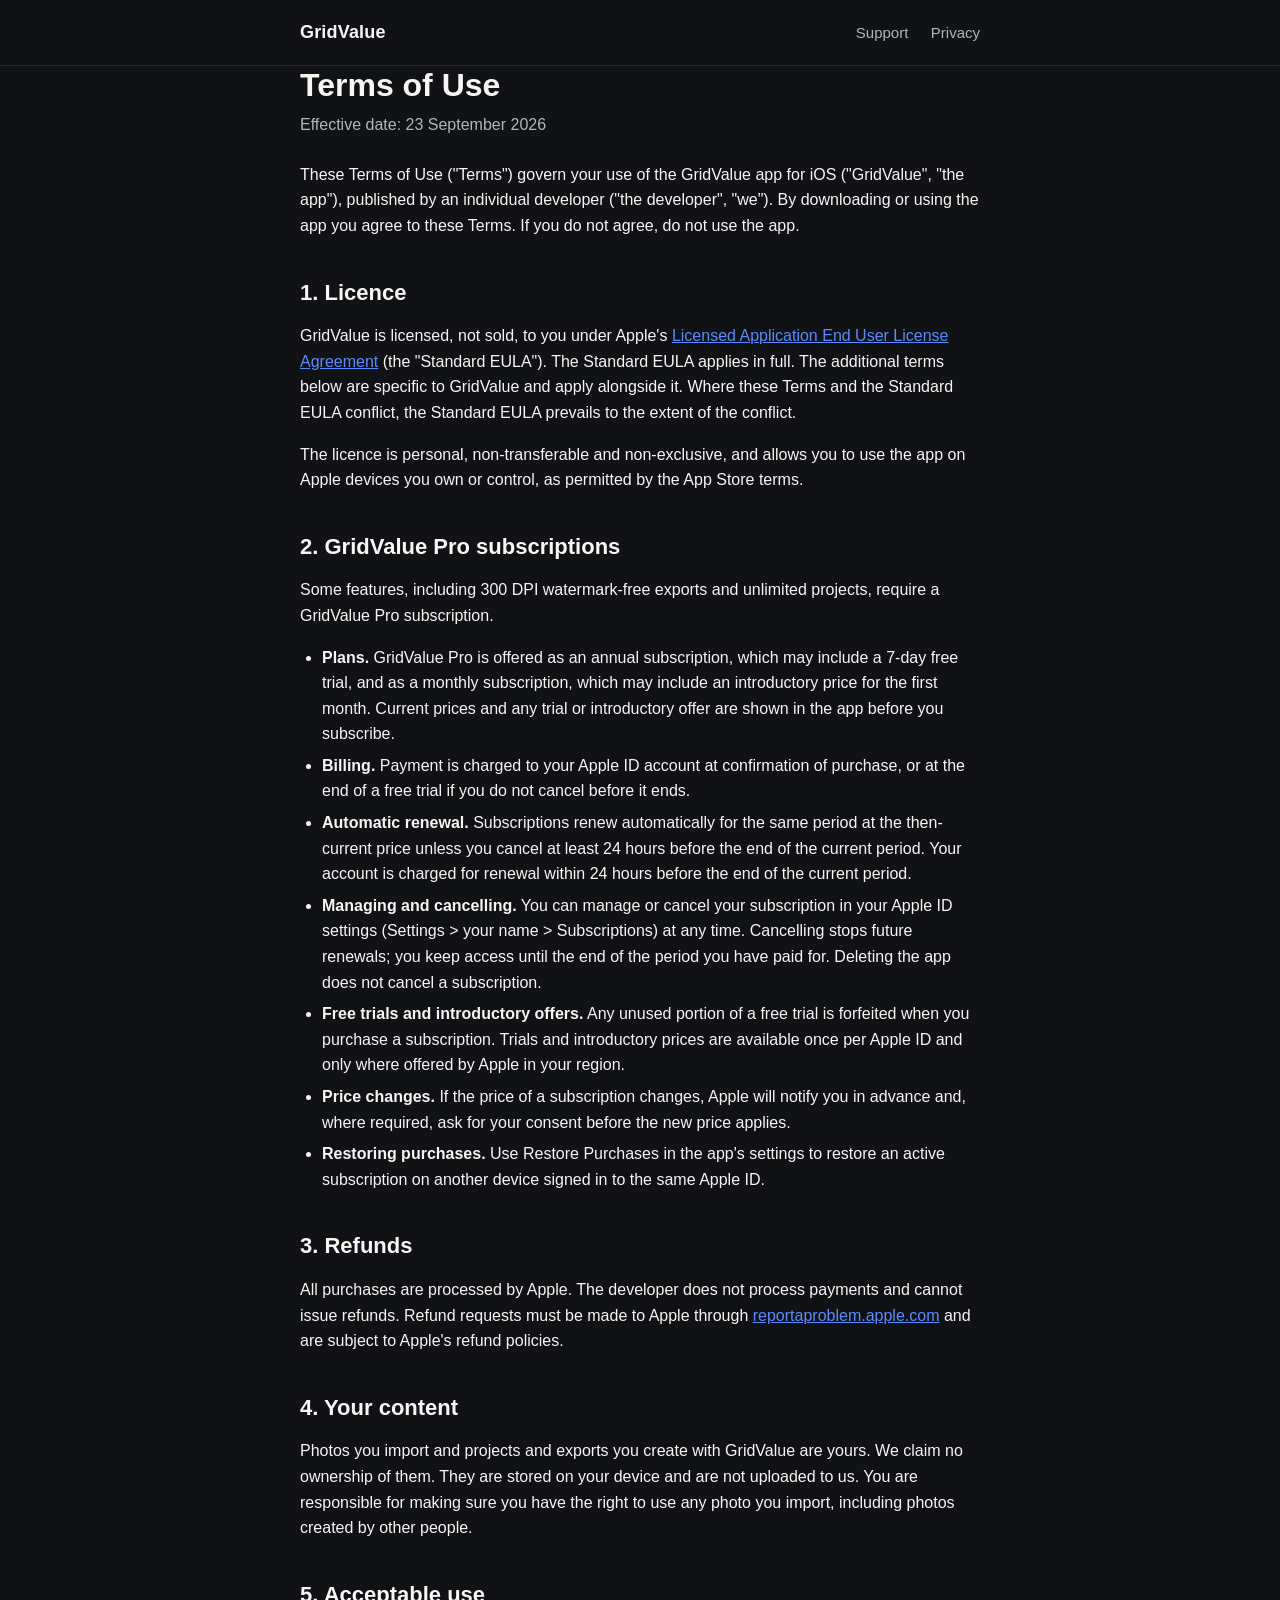
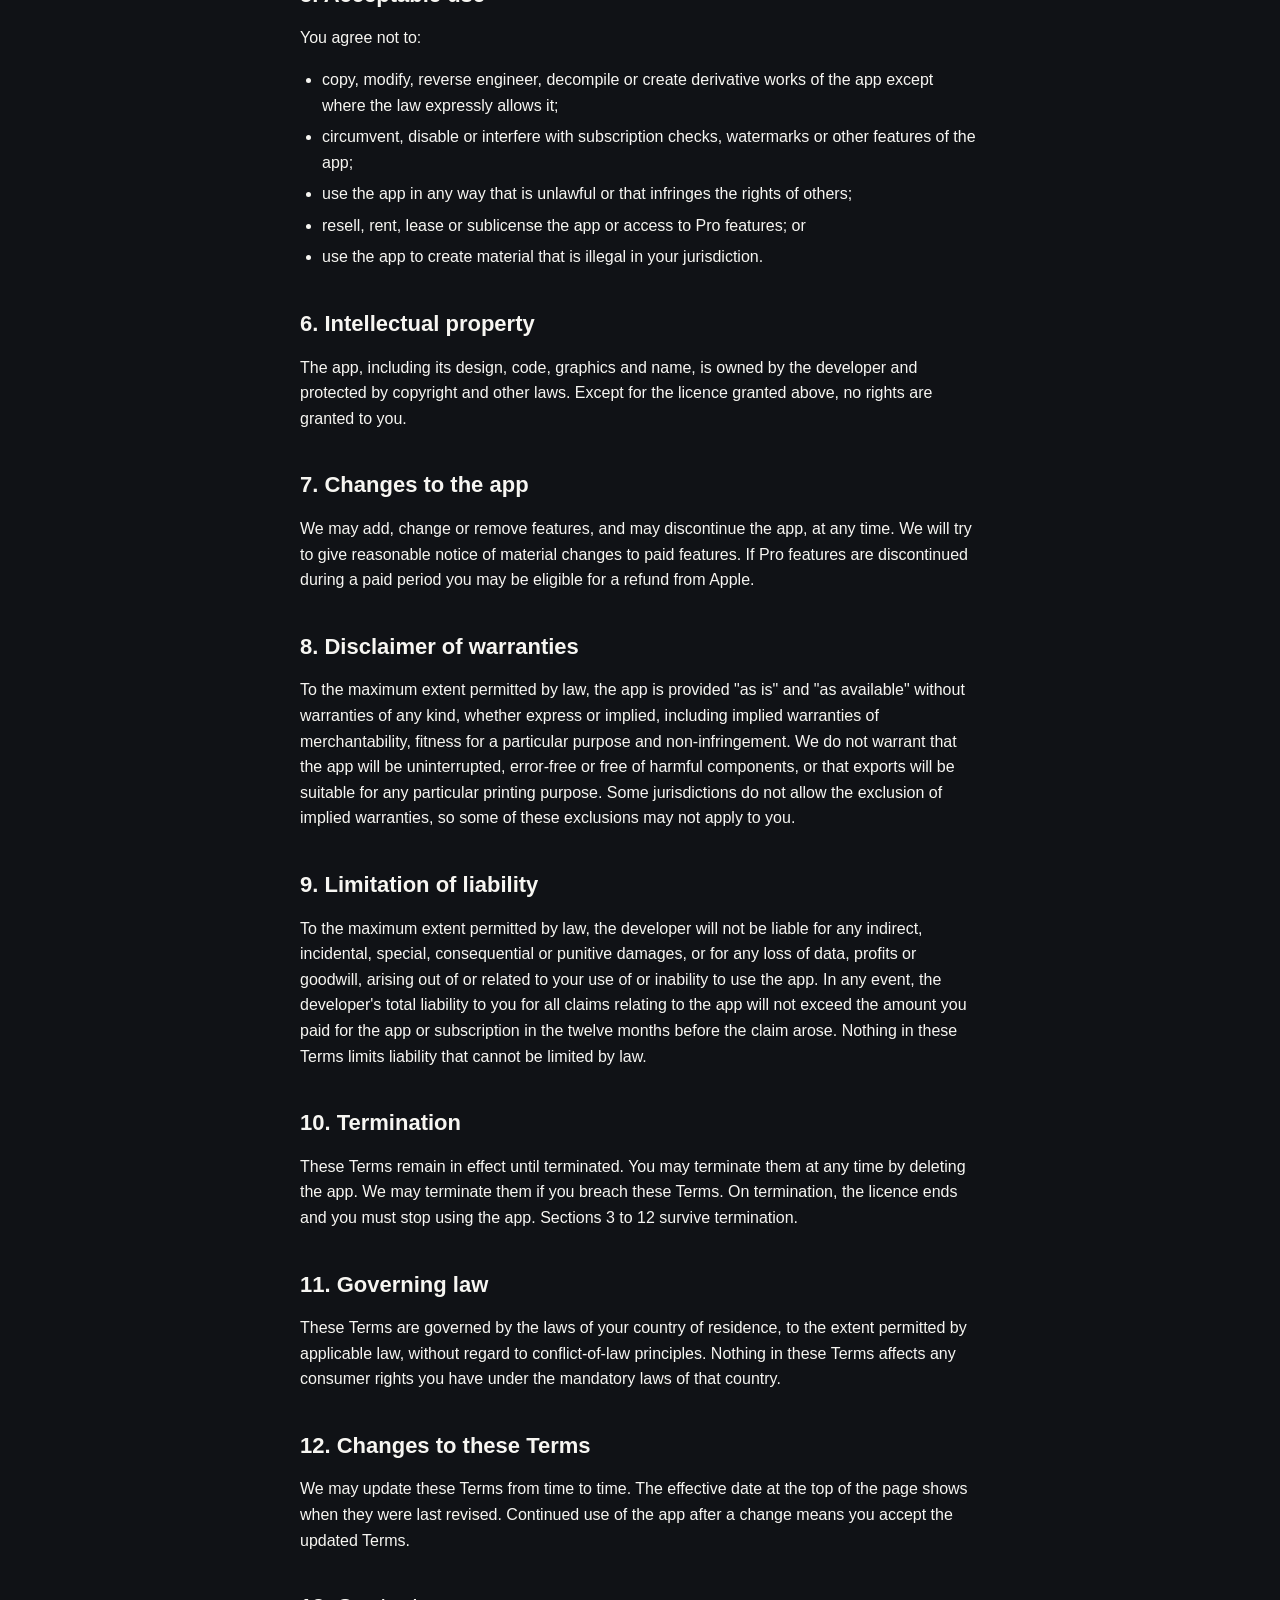
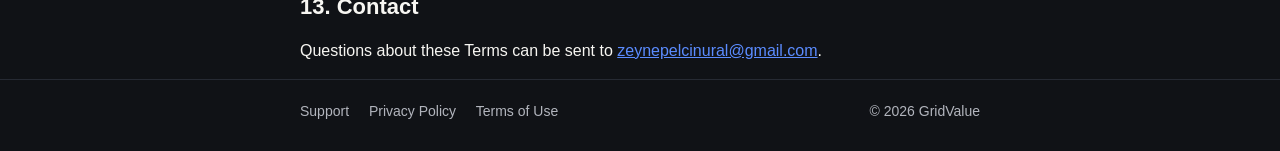
==== terms.html @ 24b01eb4 "bug fixes and improvements" ====
<!DOCTYPE html>
<html lang="en">
<head>
  <meta charset="utf-8">
  <meta name="viewport" content="width=device-width, initial-scale=1">
  <title>GridValue · Terms of Use</title>
  <meta name="description" content="Terms of Use for the GridValue iOS app.">
  <link rel="stylesheet" href="styles.css">
</head>
<body>
  <header class="site">
    <div class="wrap">
      <a class="wordmark" href="index.html">GridValue</a>
      <nav>
        <a href="index.html">Support</a>
        <a href="privacy.html">Privacy</a>
      </nav>
    </div>
  </header>

  <main class="wrap">
    <h1>Terms of Use</h1>
    <p class="meta">Effective date: 23 September 2026</p>

    <p>These Terms of Use ("Terms") govern your use of the GridValue app for iOS ("GridValue", "the app"), published by an individual developer ("the developer", "we"). By downloading or using the app you agree to these Terms. If you do not agree, do not use the app.</p>

    <h2 id="eula">1. Licence</h2>
    <p>GridValue is licensed, not sold, to you under Apple's <a href="https://www.apple.com/legal/internet-services/itunes/dev/stdeula/" rel="noopener">Licensed Application End User License Agreement</a> (the "Standard EULA"). The Standard EULA applies in full. The additional terms below are specific to GridValue and apply alongside it. Where these Terms and the Standard EULA conflict, the Standard EULA prevails to the extent of the conflict.</p>
    <p>The licence is personal, non-transferable and non-exclusive, and allows you to use the app on Apple devices you own or control, as permitted by the App Store terms.</p>

    <h2 id="subscriptions">2. GridValue Pro subscriptions</h2>
    <p>Some features, including 300 DPI watermark-free exports and unlimited projects, require a GridValue Pro subscription.</p>
    <ul>
      <li><strong>Plans.</strong> GridValue Pro is offered as an annual subscription, which may include a 7-day free trial, and as a monthly subscription, which may include an introductory price for the first month. Current prices and any trial or introductory offer are shown in the app before you subscribe.</li>
      <li><strong>Billing.</strong> Payment is charged to your Apple ID account at confirmation of purchase, or at the end of a free trial if you do not cancel before it ends.</li>
      <li><strong>Automatic renewal.</strong> Subscriptions renew automatically for the same period at the then-current price unless you cancel at least 24 hours before the end of the current period. Your account is charged for renewal within 24 hours before the end of the current period.</li>
      <li><strong>Managing and cancelling.</strong> You can manage or cancel your subscription in your Apple ID settings (Settings &gt; your name &gt; Subscriptions) at any time. Cancelling stops future renewals; you keep access until the end of the period you have paid for. Deleting the app does not cancel a subscription.</li>
      <li><strong>Free trials and introductory offers.</strong> Any unused portion of a free trial is forfeited when you purchase a subscription. Trials and introductory prices are available once per Apple ID and only where offered by Apple in your region.</li>
      <li><strong>Price changes.</strong> If the price of a subscription changes, Apple will notify you in advance and, where required, ask for your consent before the new price applies.</li>
      <li><strong>Restoring purchases.</strong> Use Restore Purchases in the app's settings to restore an active subscription on another device signed in to the same Apple ID.</li>
    </ul>

    <h2 id="refunds">3. Refunds</h2>
    <p>All purchases are processed by Apple. The developer does not process payments and cannot issue refunds. Refund requests must be made to Apple through <a href="https://reportaproblem.apple.com" rel="noopener">reportaproblem.apple.com</a> and are subject to Apple's refund policies.</p>

    <h2 id="content">4. Your content</h2>
    <p>Photos you import and projects and exports you create with GridValue are yours. We claim no ownership of them. They are stored on your device and are not uploaded to us. You are responsible for making sure you have the right to use any photo you import, including photos created by other people.</p>

    <h2 id="acceptable-use">5. Acceptable use</h2>
    <p>You agree not to:</p>
    <ul>
      <li>copy, modify, reverse engineer, decompile or create derivative works of the app except where the law expressly allows it;</li>
      <li>circumvent, disable or interfere with subscription checks, watermarks or other features of the app;</li>
      <li>use the app in any way that is unlawful or that infringes the rights of others;</li>
      <li>resell, rent, lease or sublicense the app or access to Pro features; or</li>
      <li>use the app to create material that is illegal in your jurisdiction.</li>
    </ul>

    <h2 id="ip">6. Intellectual property</h2>
    <p>The app, including its design, code, graphics and name, is owned by the developer and protected by copyright and other laws. Except for the licence granted above, no rights are granted to you.</p>

    <h2 id="changes-app">7. Changes to the app</h2>
    <p>We may add, change or remove features, and may discontinue the app, at any time. We will try to give reasonable notice of material changes to paid features. If Pro features are discontinued during a paid period you may be eligible for a refund from Apple.</p>

    <h2 id="warranty">8. Disclaimer of warranties</h2>
    <p>To the maximum extent permitted by law, the app is provided "as is" and "as available" without warranties of any kind, whether express or implied, including implied warranties of merchantability, fitness for a particular purpose and non-infringement. We do not warrant that the app will be uninterrupted, error-free or free of harmful components, or that exports will be suitable for any particular printing purpose. Some jurisdictions do not allow the exclusion of implied warranties, so some of these exclusions may not apply to you.</p>

    <h2 id="liability">9. Limitation of liability</h2>
    <p>To the maximum extent permitted by law, the developer will not be liable for any indirect, incidental, special, consequential or punitive damages, or for any loss of data, profits or goodwill, arising out of or related to your use of or inability to use the app. In any event, the developer's total liability to you for all claims relating to the app will not exceed the amount you paid for the app or subscription in the twelve months before the claim arose. Nothing in these Terms limits liability that cannot be limited by law.</p>

    <h2 id="termination">10. Termination</h2>
    <p>These Terms remain in effect until terminated. You may terminate them at any time by deleting the app. We may terminate them if you breach these Terms. On termination, the licence ends and you must stop using the app. Sections 3 to 12 survive termination.</p>

    <h2 id="law">11. Governing law</h2>
    <p>These Terms are governed by the laws of your country of residence, to the extent permitted by applicable law, without regard to conflict-of-law principles. Nothing in these Terms affects any consumer rights you have under the mandatory laws of that country.</p>

    <h2 id="changes-terms">12. Changes to these Terms</h2>
    <p>We may update these Terms from time to time. The effective date at the top of the page shows when they were last revised. Continued use of the app after a change means you accept the updated Terms.</p>

    <h2 id="contact">13. Contact</h2>
    <p>Questions about these Terms can be sent to <a href="mailto:zeynepelcinural@gmail.com?subject=GridValue%20support">zeynepelcinural@gmail.com</a>.</p>
  </main>

  <footer class="site">
    <div class="wrap">
      <div>
        <a href="index.html">Support</a>
        <a href="privacy.html">Privacy Policy</a>
        <a href="terms.html">Terms of Use</a>
      </div>
      <div>&copy; 2026 GridValue</div>
    </div>
  </footer>
</body>
</html>
---- styles.css ----
:root {
  --bg: #101216;
  --text: #F7F6F2;
  --muted: #B2B5BD;
  --accent: #5B8CFF;
  --line: #262A33;
}

* {
  box-sizing: border-box;
}

html {
  -webkit-text-size-adjust: 100%;
}

body {
  margin: 0;
  background: var(--bg);
  color: var(--text);
  font-family: -apple-system, BlinkMacSystemFont, "Segoe UI", Roboto, Helvetica, Arial, sans-serif;
  font-size: 16px;
  line-height: 1.6;
}

.wrap {
  max-width: 720px;
  margin: 0 auto;
  padding: 0 20px;
}

header.site {
  border-bottom: 1px solid var(--line);
}

header.site .wrap {
  display: flex;
  align-items: center;
  justify-content: space-between;
  padding-top: 18px;
  padding-bottom: 18px;
}

.wordmark {
  color: var(--text);
  text-decoration: none;
  font-weight: 700;
  font-size: 18px;
  letter-spacing: 0.01em;
}

.wordmark:hover {
  color: var(--accent);
}

header.site nav a {
  color: var(--muted);
  text-decoration: none;
  margin-left: 18px;
  font-size: 15px;
}

header.site nav a:hover {
  color: var(--accent);
}

main {
  padding: 32px 0 56px;
}

h1 {
  font-size: 32px;
  line-height: 1.2;
  margin: 0 0 8px;
}

h2 {
  font-size: 22px;
  line-height: 1.3;
  margin: 40px 0 12px;
}

h3 {
  font-size: 17px;
  margin: 24px 0 8px;
}

p, li {
  color: var(--text);
}

.meta {
  color: var(--muted);
  margin: 0 0 24px;
}

a {
  color: var(--accent);
}

a:hover {
  text-decoration: underline;
}

ul, ol {
  padding-left: 22px;
}

li + li {
  margin-top: 6px;
}

.faq details {
  border-top: 1px solid var(--line);
  padding: 12px 0;
}

.faq details:last-child {
  border-bottom: 1px solid var(--line);
}

.faq summary {
  cursor: pointer;
  font-weight: 600;
  list-style: none;
  display: flex;
  align-items: center;
  justify-content: space-between;
}

.faq summary::-webkit-details-marker {
  display: none;
}

.faq summary::after {
  content: "+";
  color: var(--muted);
  font-weight: 400;
  margin-left: 12px;
}

.faq details[open] summary::after {
  content: "\2212";
}

.faq details p, .faq details ol {
  color: var(--muted);
  margin: 10px 0 0;
}

.card {
  border: 1px solid var(--line);
  border-radius: 12px;
  padding: 18px 20px;
  margin: 16px 0;
}

.card p {
  margin: 0 0 8px;
}

.card p:last-child {
  margin-bottom: 0;
}

footer.site {
  border-top: 1px solid var(--line);
  color: var(--muted);
  font-size: 14px;
}

footer.site .wrap {
  display: flex;
  flex-wrap: wrap;
  gap: 8px 20px;
  align-items: center;
  justify-content: space-between;
  padding-top: 20px;
  padding-bottom: 28px;
}

footer.site a {
  color: var(--muted);
  text-decoration: none;
  margin-right: 16px;
}

footer.site a:last-child {
  margin-right: 0;
}

footer.site a:hover {
  color: var(--accent);
}

@media (max-width: 480px) {
  h1 {
    font-size: 26px;
  }

  h2 {
    font-size: 20px;
  }

  header.site nav a {
    margin-left: 12px;
    font-size: 14px;
  }

  main {
    padding-top: 24px;
  }
}
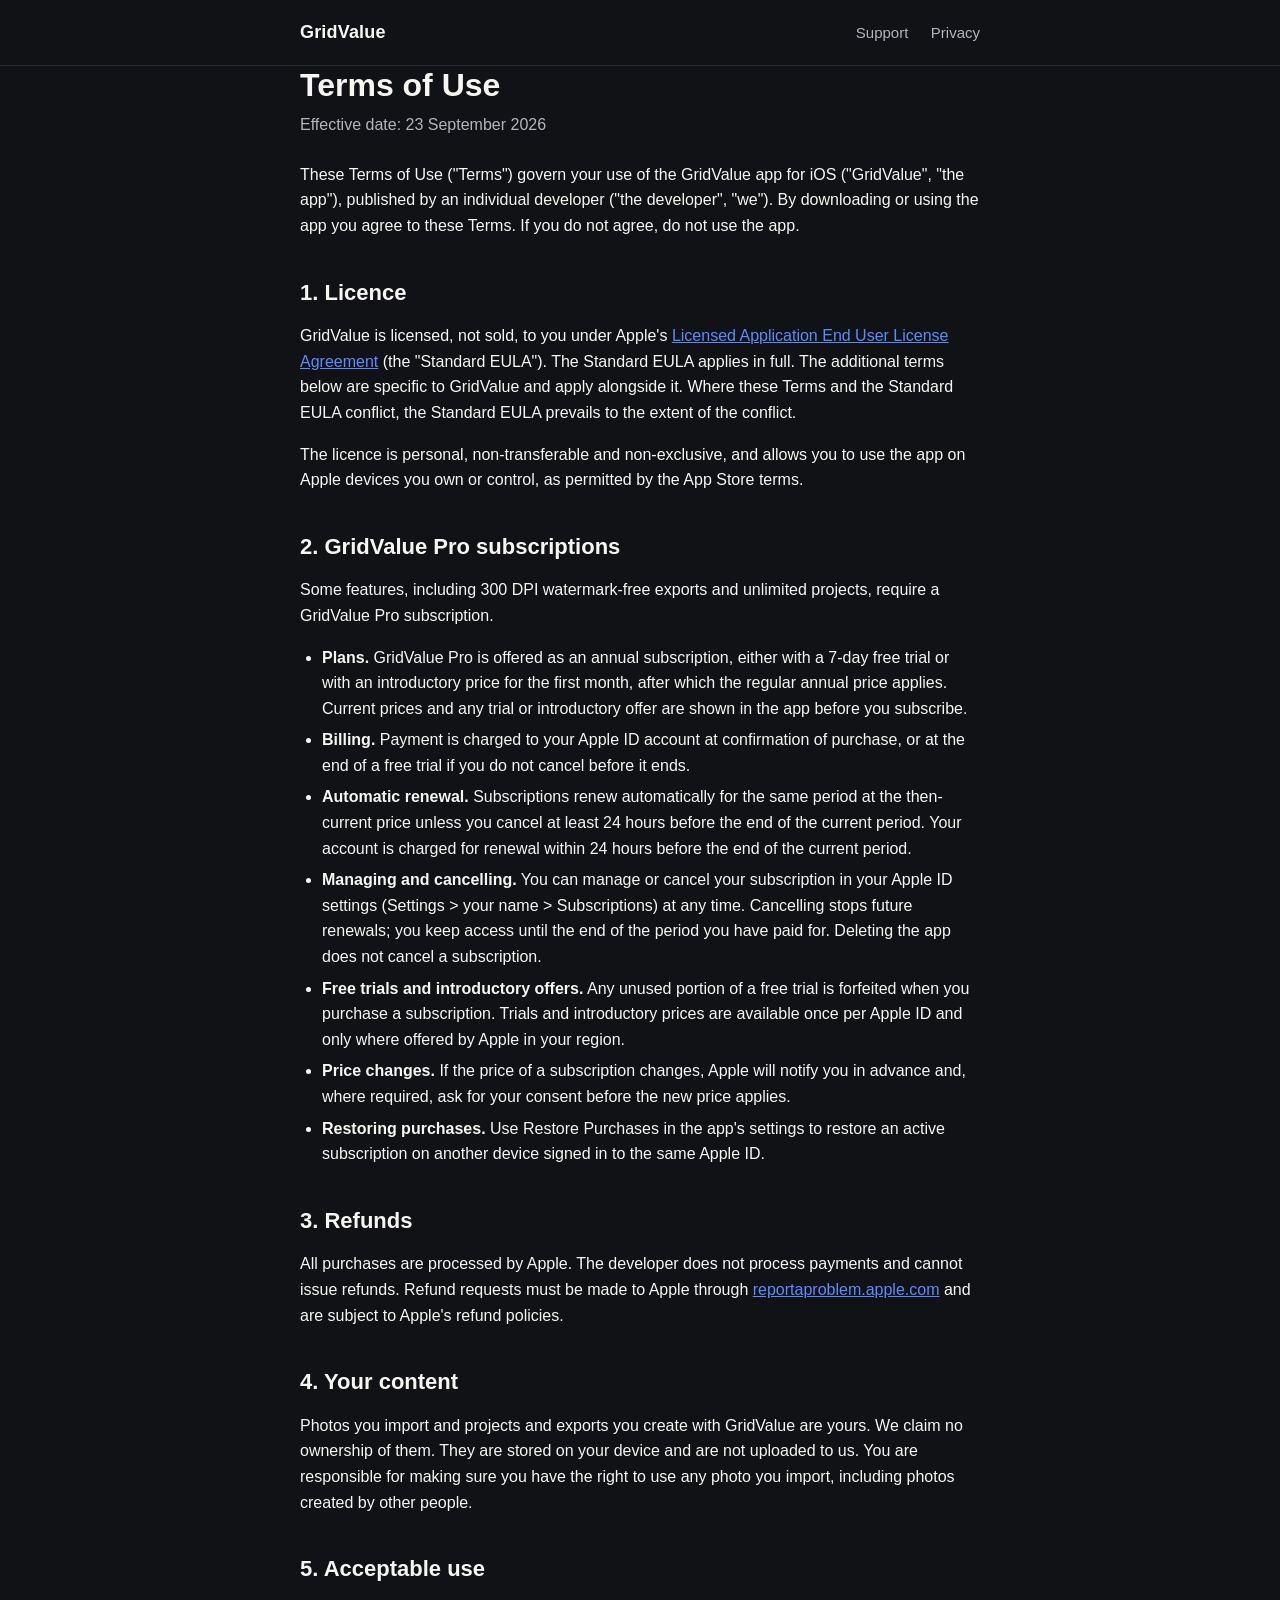
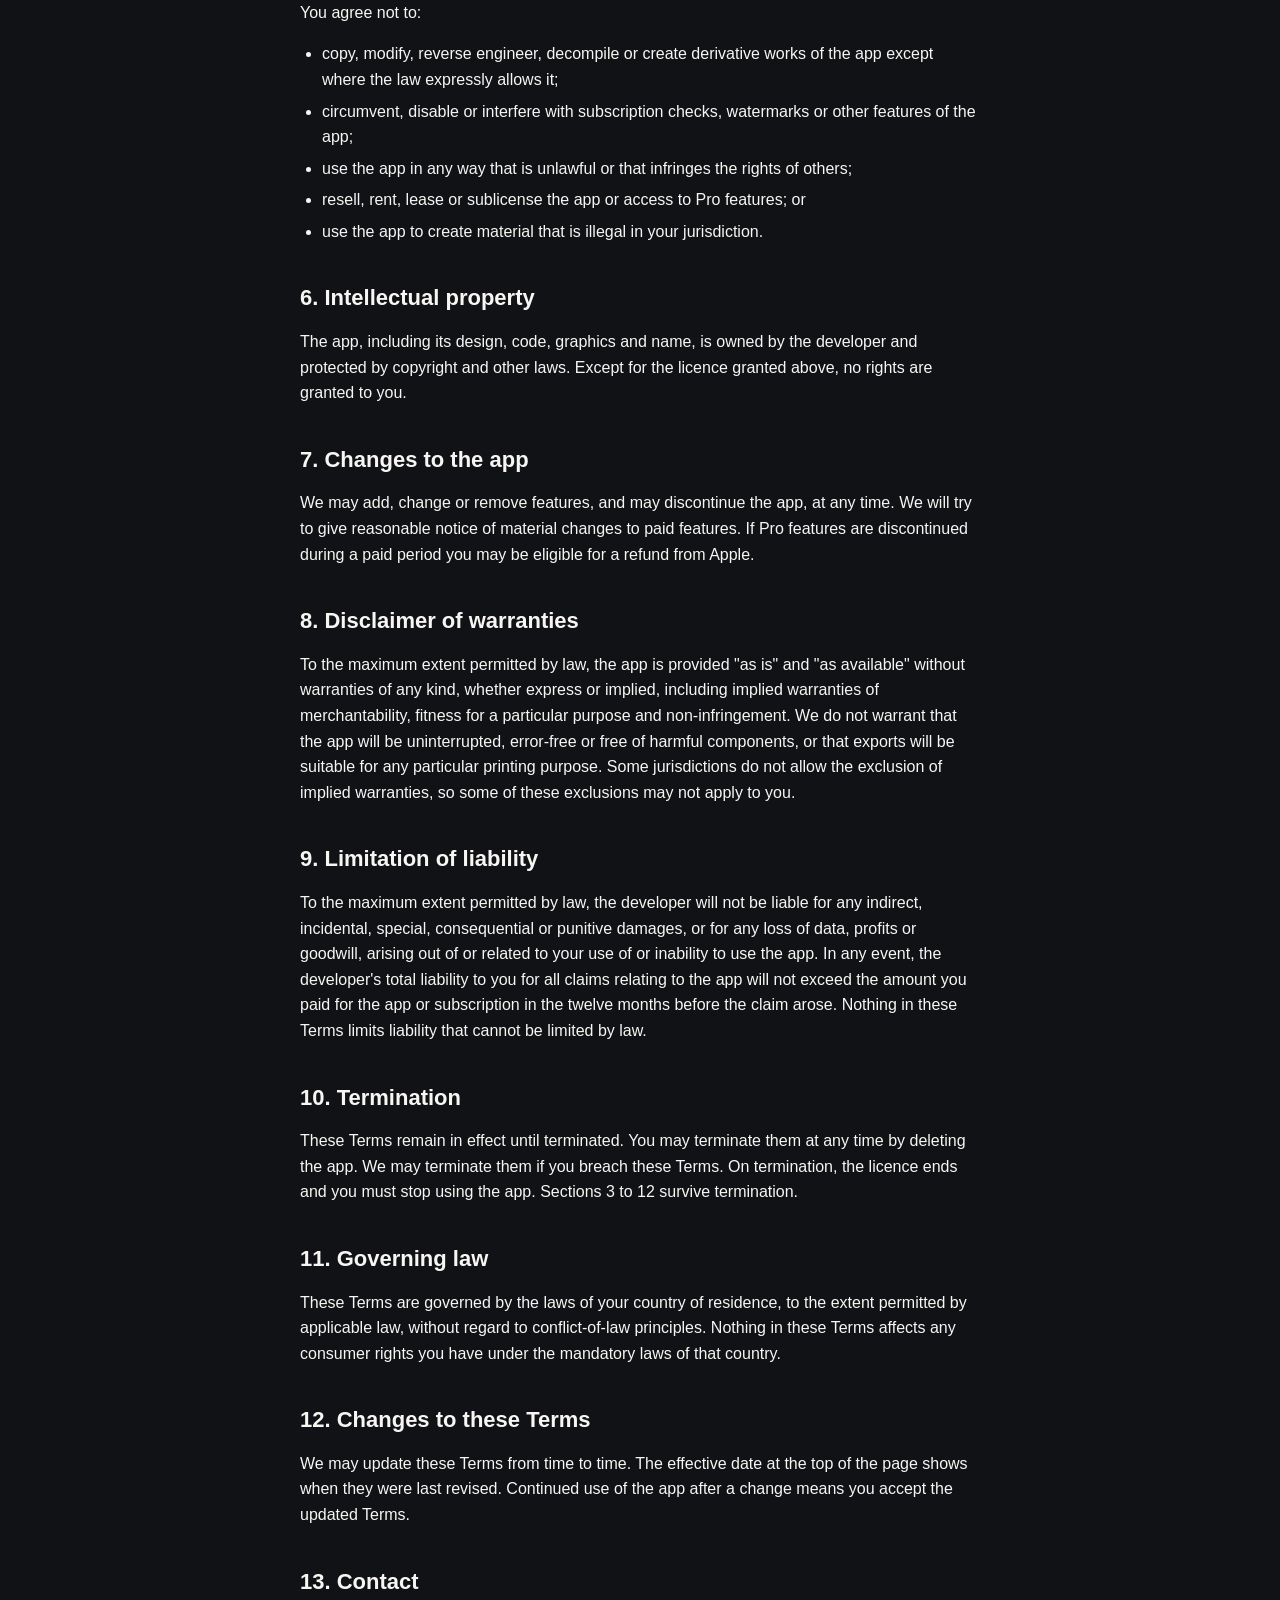
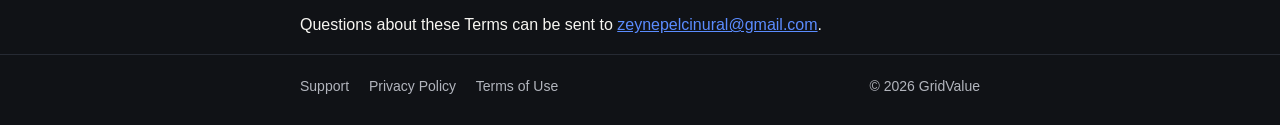
==== commit a3040ab8: "bug fixes and improvements" ====
--- a/terms.html
+++ b/terms.html
@@ -31,7 +31,7 @@
     <h2 id="subscriptions">2. GridValue Pro subscriptions</h2>
     <p>Some features, including 300 DPI watermark-free exports and unlimited projects, require a GridValue Pro subscription.</p>
     <ul>
-      <li><strong>Plans.</strong> GridValue Pro is offered as an annual subscription, which may include a 7-day free trial, and as a monthly subscription, which may include an introductory price for the first month. Current prices and any trial or introductory offer are shown in the app before you subscribe.</li>
+      <li><strong>Plans.</strong> GridValue Pro is offered as an annual subscription, either with a 7-day free trial or with an introductory price for the first month, after which the regular annual price applies. Current prices and any trial or introductory offer are shown in the app before you subscribe.</li>
       <li><strong>Billing.</strong> Payment is charged to your Apple ID account at confirmation of purchase, or at the end of a free trial if you do not cancel before it ends.</li>
       <li><strong>Automatic renewal.</strong> Subscriptions renew automatically for the same period at the then-current price unless you cancel at least 24 hours before the end of the current period. Your account is charged for renewal within 24 hours before the end of the current period.</li>
       <li><strong>Managing and cancelling.</strong> You can manage or cancel your subscription in your Apple ID settings (Settings &gt; your name &gt; Subscriptions) at any time. Cancelling stops future renewals; you keep access until the end of the period you have paid for. Deleting the app does not cancel a subscription.</li>
